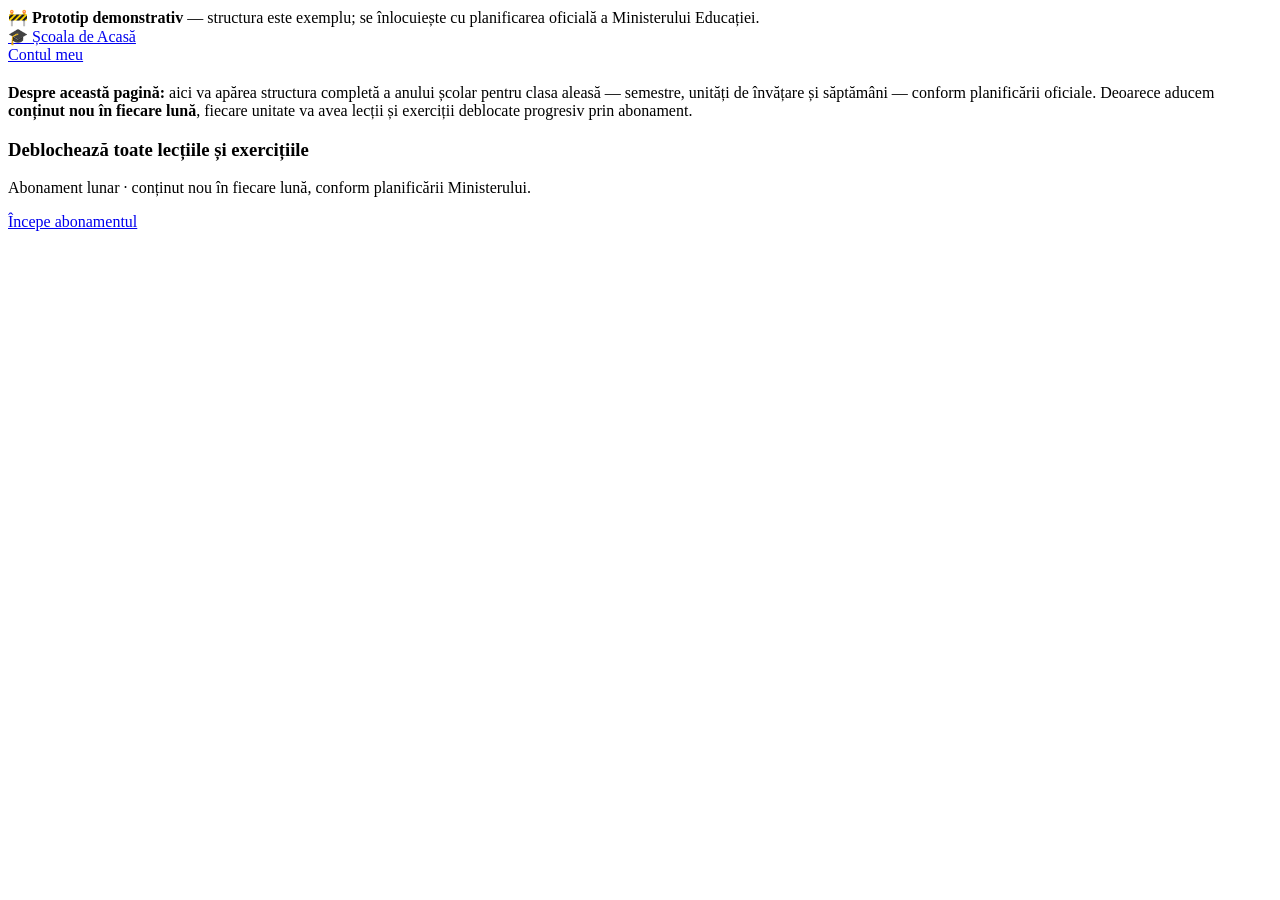
==== clasa.html @ e84806fa "Prototip demonstrativ: home (5 clase + animație hover), pagini de clasă și autentificare" ====
<!DOCTYPE html>
<html lang="ro">
<head>
  <meta charset="UTF-8" />
  <meta name="viewport" content="width=device-width, initial-scale=1.0" />
  <title>Clasa — structura anului școlar</title>
  <link rel="preconnect" href="https://fonts.googleapis.com" />
  <link rel="preconnect" href="https://fonts.gstatic.com" crossorigin />
  <link href="https://fonts.googleapis.com/css2?family=Nunito:wght@700;800;900&family=Inter:wght@400;500;600;700&display=swap" rel="stylesheet" />
  <link rel="stylesheet" href="css/style.css" />
</head>
<body>
  <div class="demo-ribbon">🚧 <b>Prototip demonstrativ</b> — structura este exemplu; se înlocuiește cu planificarea oficială a Ministerului Educației.</div>

  <div class="site-clasa">
    <header class="topbar">
      <a class="brand" href="index.html">
        <span class="mark">🎓</span>
        <span>Școala de Acasă</span>
      </a>
      <div class="actions">
        <a class="btn btn-ghost" href="autentificare.html">Contul meu</a>
      </div>
    </header>

    <section class="class-hero" id="class-hero">
      <div class="ch-emoji" id="ch-emoji"></div>
      <div>
        <h1 id="ch-title"></h1>
        <p id="ch-desc"></p>
      </div>
    </section>

    <main class="clasa-wrap">
      <div class="chips" id="chips"></div>

      <div class="note-demo">
        <b>Despre această pagină:</b> aici va apărea structura completă a anului școlar pentru clasa aleasă —
        semestre, unități de învățare și săptămâni — conform planificării oficiale. Deoarece aducem <b>conținut nou
        în fiecare lună</b>, fiecare unitate va avea lecții și exerciții deblocate progresiv prin abonament.
      </div>

      <div class="semestre" id="semestre"></div>

      <div class="subscribe-bar">
        <div>
          <h3>Deblochează toate lecțiile și exercițiile</h3>
          <p>Abonament lunar · conținut nou în fiecare lună, conform planificării Ministerului.</p>
        </div>
        <a class="btn btn-primary" href="autentificare.html">Începe abonamentul</a>
      </div>
    </main>
  </div>

  <script src="js/data.js"></script>
  <script src="js/clasa.js"></script>
</body>
</html>
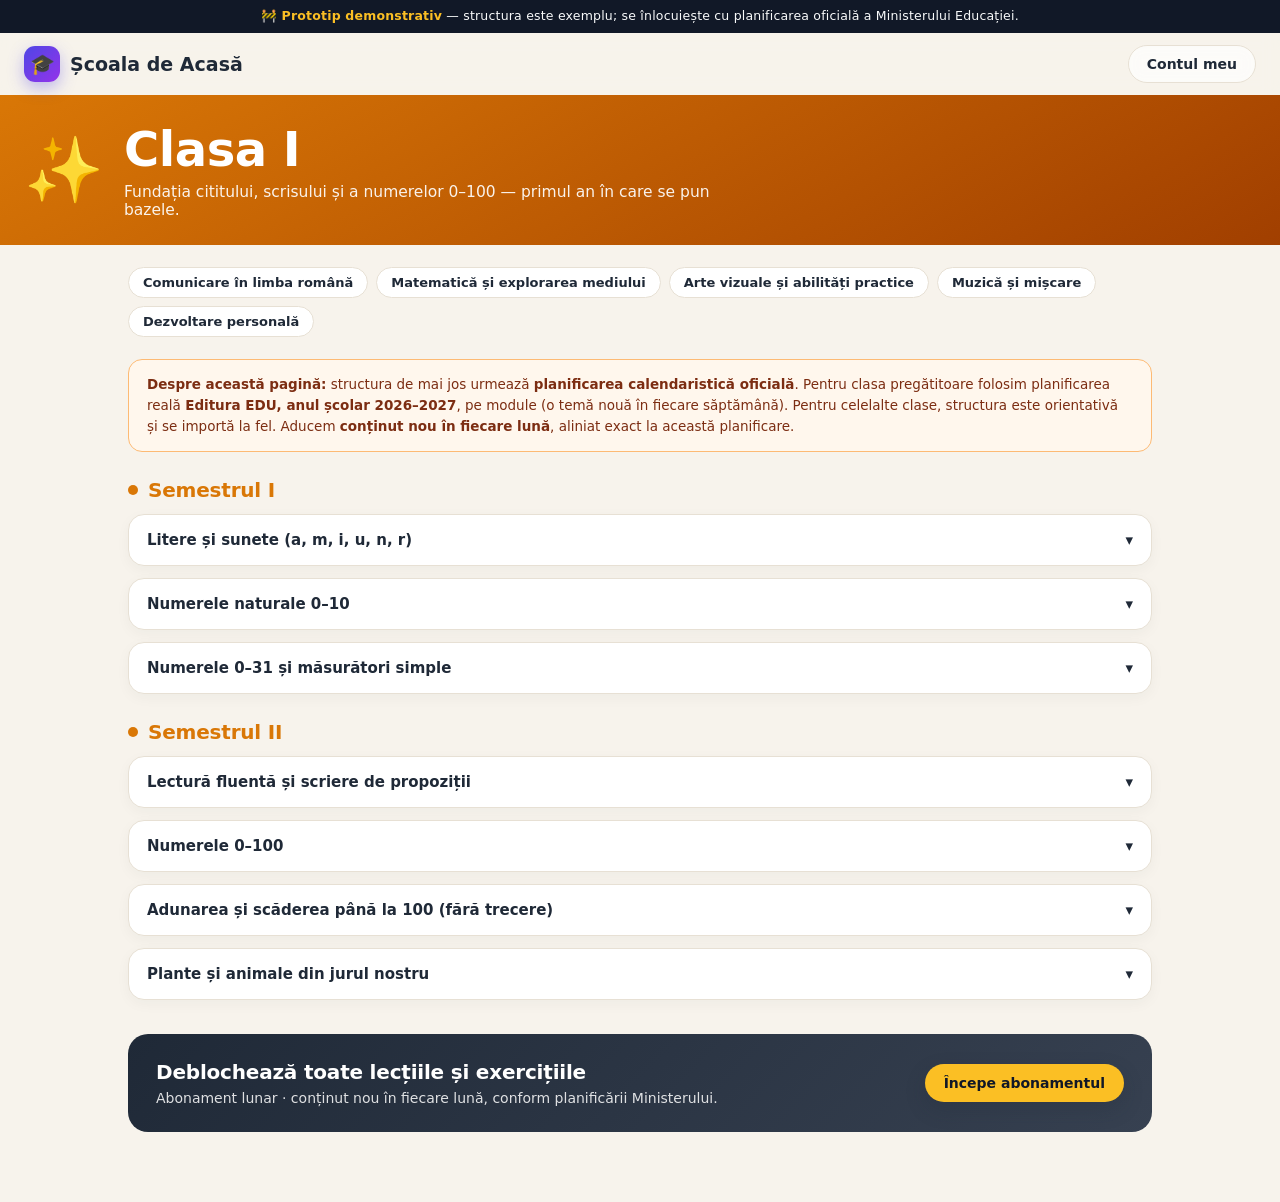
==== commit 5ce30858: "Actualizează nota pe pagina de clasă" ====
--- a/clasa.html
+++ b/clasa.html
@@ -35,9 +35,10 @@
       <div class="chips" id="chips"></div>
 
       <div class="note-demo">
-        <b>Despre această pagină:</b> aici va apărea structura completă a anului școlar pentru clasa aleasă —
-        semestre, unități de învățare și săptămâni — conform planificării oficiale. Deoarece aducem <b>conținut nou
-        în fiecare lună</b>, fiecare unitate va avea lecții și exerciții deblocate progresiv prin abonament.
+        <b>Despre această pagină:</b> structura de mai jos urmează <b>planificarea calendaristică oficială</b>.
+        Pentru clasa pregătitoare folosim planificarea reală <b>Editura EDU, anul școlar 2026–2027</b>, pe module
+        (o temă nouă în fiecare săptămână). Pentru celelalte clase, structura este orientativă și se importă la fel.
+        Aducem <b>conținut nou în fiecare lună</b>, aliniat exact la această planificare.
       </div>
 
       <div class="semestre" id="semestre"></div>
--- a/css/style.css
+++ b/css/style.css
@@ -0,0 +1,528 @@
+/* ============================================================
+   Școala de Acasă — stiluri globale (prototip demonstrativ)
+   ============================================================ */
+
+:root {
+  --paper: #f7f3ec;
+  --ink: #1f2937;
+  --muted: #6b7280;
+  --line: #e7e0d4;
+  --radius: 20px;
+  --ease: cubic-bezier(0.22, 1, 0.36, 1);
+  --font-title: 'Nunito', system-ui, sans-serif;
+  --font-body: 'Inter', system-ui, sans-serif;
+}
+
+* { box-sizing: border-box; }
+
+html, body {
+  margin: 0;
+  padding: 0;
+  height: 100%;
+}
+
+body {
+  font-family: var(--font-body);
+  background: var(--paper);
+  color: var(--ink);
+  -webkit-font-smoothing: antialiased;
+  text-rendering: optimizeLegibility;
+}
+
+a { color: inherit; text-decoration: none; }
+button { font-family: inherit; cursor: pointer; }
+
+h1, h2, h3, h4 {
+  font-family: var(--font-title);
+  font-weight: 800;
+  letter-spacing: -0.01em;
+  margin: 0;
+}
+
+/* Banda demo */
+.demo-ribbon {
+  position: relative;
+  z-index: 10;
+  background: #111827;
+  color: #f9fafb;
+  text-align: center;
+  font-size: 12.5px;
+  padding: 7px 14px;
+  letter-spacing: 0.2px;
+  line-height: 1.5;
+}
+.demo-ribbon b { color: #fbbf24; }
+
+/* Topbar */
+.topbar {
+  position: sticky;
+  top: 0;
+  z-index: 90;
+  display: flex;
+  align-items: center;
+  justify-content: space-between;
+  padding: 12px 24px;
+  pointer-events: none;
+  background: rgba(247, 243, 236, 0.9);
+  backdrop-filter: blur(8px);
+}
+.brand {
+  display: flex;
+  align-items: center;
+  gap: 10px;
+  font-family: var(--font-title);
+  font-weight: 800;
+  font-size: 19px;
+  pointer-events: auto;
+}
+.brand .mark {
+  width: 36px; height: 36px;
+  border-radius: 11px;
+  background: linear-gradient(135deg, #4f46e5, #9333ea);
+  display: grid; place-items: center;
+  font-size: 20px;
+  color: #fff;
+  box-shadow: 0 6px 16px rgba(79,70,229,0.35);
+}
+.topbar .actions {
+  pointer-events: auto;
+  display: flex;
+  gap: 10px;
+  align-items: center;
+}
+.btn {
+  display: inline-flex;
+  align-items: center;
+  gap: 8px;
+  border-radius: 999px;
+  padding: 10px 18px;
+  font-weight: 700;
+  font-size: 14px;
+  border: 1px solid transparent;
+  transition: transform .15s var(--ease), box-shadow .15s var(--ease), background .15s;
+}
+.btn:active { transform: translateY(1px) scale(.99); }
+.btn-primary {
+  background: #1f2937;
+  color: #fff;
+  box-shadow: 0 8px 20px rgba(31,41,55,0.22);
+}
+.btn-primary:hover { background: #111827; }
+.btn-ghost {
+  background: rgba(255,255,255,0.7);
+  color: var(--ink);
+  border-color: var(--line);
+  backdrop-filter: blur(8px);
+}
+.btn-ghost:hover { background: #fff; }
+
+/* ============================================================
+   HOME
+   ============================================================ */
+.site-home {
+  min-height: 100vh;
+  display: flex;
+  flex-direction: column;
+}
+.heading {
+  padding: 26px 24px 14px;
+  pointer-events: none;
+}
+.heading h1 { font-size: clamp(26px, 4vw, 44px); }
+.heading p { color: var(--muted); margin: 8px 0 0; font-size: 15.5px; }
+
+.cards {
+  position: relative;
+  flex: 1;
+  display: flex;
+  gap: 14px;
+  padding: 12px 20px 20px;
+  min-height: 0;
+}
+.card {
+  position: relative;
+  flex: 1 1 0;
+  min-width: 0;
+  border-radius: var(--radius);
+  overflow: hidden;
+  cursor: pointer;
+  display: flex;
+  flex-direction: column;
+  align-items: center;
+  justify-content: center;
+  gap: 10px;
+  color: #fff;
+  transition: transform .4s var(--ease), opacity .4s var(--ease), box-shadow .4s var(--ease);
+  box-shadow: 0 10px 30px rgba(31,41,55,0.10);
+  user-select: none;
+}
+.card .c-emoji { font-size: clamp(34px, 5vw, 58px); transition: transform .4s var(--ease); }
+.card .c-num {
+  font-family: var(--font-title);
+  font-weight: 800;
+  font-size: clamp(22px, 3.4vw, 40px);
+  line-height: 1;
+}
+.card .c-name {
+  font-size: clamp(12px, 1.4vw, 15px);
+  font-weight: 700;
+  opacity: 0.92;
+  letter-spacing: 0.3px;
+}
+.card:hover { transform: translateY(-6px); box-shadow: 0 18px 44px rgba(31,41,55,0.2); }
+.card:hover .c-emoji { transform: scale(1.12); }
+.card.dim { opacity: 0; transform: scale(0.96); }
+.card.picked { z-index: 40; }
+
+/* Fundal texturat subtil pe carduri */
+.card::after {
+  content: "";
+  position: absolute; inset: 0;
+  background: radial-gradient(circle at 30% 20%, rgba(255,255,255,0.28), transparent 55%);
+  pointer-events: none;
+}
+
+/* Stratul "expandat" (morph) */
+.stage {
+  position: fixed;
+  z-index: 60;
+  border-radius: var(--radius);
+  overflow: hidden;
+  color: #fff;
+  display: flex;
+  flex-direction: column;
+  align-items: center;
+  justify-content: center;
+  text-align: center;
+  gap: 14px;
+  padding: 32px;
+  opacity: 0;
+  pointer-events: none;
+  box-shadow: 0 30px 80px rgba(31,41,55,0.35);
+}
+.stage.on { opacity: 1; }
+.stage .s-emoji { font-size: clamp(60px, 10vw, 120px); animation: float 3s ease-in-out infinite; }
+.stage .s-num {
+  font-family: var(--font-title);
+  font-weight: 800;
+  font-size: clamp(30px, 6vw, 76px);
+  line-height: 1;
+}
+.stage .s-desc {
+  max-width: 520px;
+  font-size: clamp(14px, 1.6vw, 18px);
+  opacity: 0.92;
+  margin: 0;
+}
+.stage .s-cta {
+  margin-top: 8px;
+  background: #fff;
+  color: #111827;
+  font-weight: 800;
+  font-size: 15px;
+  padding: 13px 26px;
+  border-radius: 999px;
+  border: none;
+  box-shadow: 0 10px 26px rgba(0,0,0,0.18);
+  transition: transform .15s var(--ease);
+}
+.stage .s-cta:active { transform: scale(0.97); }
+
+@keyframes float {
+  0%, 100% { transform: translateY(0); }
+  50% { transform: translateY(-10px); }
+}
+
+.footnote {
+  text-align: center;
+  color: var(--muted);
+  font-size: 13px;
+  padding: 6px 20px 22px;
+  pointer-events: none;
+}
+
+/* ============================================================
+   PAGINA DE CLASA
+   ============================================================ */
+.site-clasa { min-height: 100vh; display: flex; flex-direction: column; }
+
+.class-hero {
+  padding: 26px 24px 26px;
+  display: flex;
+  align-items: center;
+  gap: 20px;
+  color: #fff;
+}
+.class-hero .ch-emoji { font-size: 64px; line-height: 1; }
+.class-hero h1 { font-size: clamp(26px, 4.4vw, 48px); }
+.class-hero p { margin: 6px 0 0; opacity: 0.92; font-size: 15.5px; max-width: 640px; }
+
+.clasa-wrap { padding: 14px 28px 70px; max-width: 1080px; width: 100%; margin: 0 auto; }
+
+.chips { display: flex; flex-wrap: wrap; gap: 8px; margin: 8px 0 22px; }
+.chip {
+  background: #fff;
+  border: 1px solid var(--line);
+  border-radius: 999px;
+  padding: 7px 14px;
+  font-size: 13px;
+  font-weight: 600;
+  color: var(--ink);
+}
+
+.semestre h2 {
+  font-size: 20px;
+  margin: 26px 0 12px;
+  display: flex;
+  align-items: center;
+  gap: 10px;
+}
+.semestre h2 .dot {
+  width: 10px; height: 10px; border-radius: 50%;
+  background: currentColor;
+}
+
+.unitcard {
+  background: #fff;
+  border: 1px solid var(--line);
+  border-radius: 16px;
+  margin-bottom: 12px;
+  overflow: hidden;
+  box-shadow: 0 4px 14px rgba(31,41,55,0.04);
+}
+.unitcard summary {
+  list-style: none;
+  cursor: pointer;
+  padding: 16px 18px;
+  display: flex;
+  align-items: center;
+  gap: 14px;
+  font-weight: 700;
+  font-size: 15px;
+}
+.unitcard summary::-webkit-details-marker { display: none; }
+.unitcard summary .chev { margin-left: auto; transition: transform .3s var(--ease); }
+.unitcard[open] summary .chev { transform: rotate(180deg); }
+.unitcard .uc-body { padding: 0 18px 18px; color: var(--muted); font-size: 14px; line-height: 1.6; }
+.unitcard .uc-body .tag {
+  display: inline-block;
+  font-size: 12px;
+  font-weight: 700;
+  padding: 3px 9px;
+  border-radius: 7px;
+  margin-bottom: 6px;
+}
+.unitcard .weeks { font-size: 12.5px; color: var(--muted); margin-top: 8px; }
+
+.note-demo {
+  background: #fff7ed;
+  border: 1px solid #fdba74;
+  color: #7c2d12;
+  border-radius: 14px;
+  padding: 14px 18px;
+  font-size: 13.5px;
+  line-height: 1.55;
+  margin: 8px 0 24px;
+}
+
+.subscribe-bar {
+  margin-top: 34px;
+  background: linear-gradient(135deg, #1f2937, #374151);
+  color: #fff;
+  border-radius: var(--radius);
+  padding: 26px 28px;
+  display: flex;
+  align-items: center;
+  gap: 20px;
+  flex-wrap: wrap;
+}
+.subscribe-bar h3 { font-size: 20px; }
+.subscribe-bar p { margin: 6px 0 0; opacity: 0.85; font-size: 14px; }
+.subscribe-bar .btn-primary { background: #fbbf24; color: #111827; margin-left: auto; }
+.subscribe-bar .btn-primary:hover { background: #f59e0b; }
+
+.orc-label {
+  margin: 2px 0 20px; color: var(--muted); font-size: 13px; line-height: 1.5;
+}
+.orar { margin: 28px 0 4px; }
+.orar h2 {
+  font-size: 20px; margin: 0 0 12px; display: flex; align-items: center; gap: 10px;
+}
+.orar-grid {
+  display: grid; grid-template-columns: repeat(auto-fill, minmax(160px, 1fr)); gap: 10px;
+}
+.orar-item {
+  background: #fff; border: 1px solid var(--line); border-radius: 12px;
+  padding: 12px 14px; display: flex; align-items: center; justify-content: space-between; gap: 10px;
+}
+.orar-item .od { font-size: 13.5px; font-weight: 600; }
+.orar-item b { font-size: 19px; font-family: var(--font-title); font-weight: 800; }
+.orar-item.total { background: #111827; color: #fff; border-color: #111827; }
+
+.mod-weeks { color: var(--muted); font-size: 13px; margin: -6px 0 14px; }
+.theme {
+  background: #fff; border: 1px solid var(--line);
+  border-left: 4px solid #4f46e5;
+  border-radius: 12px; padding: 12px 16px; margin-bottom: 10px;
+  box-shadow: 0 4px 12px rgba(31,41,55,0.04);
+}
+.theme .theme-title { font-weight: 700; font-size: 15px; }
+.theme .theme-meta { color: var(--muted); font-size: 12.5px; margin-top: 4px; }
+
+/* ============================================================
+   AUTENTIFICARE
+   ============================================================ */
+.site-auth {
+  min-height: 100vh;
+  display: grid;
+  grid-template-columns: 1fr 1fr;
+}
+.auth-side {
+  background: linear-gradient(150deg, #4f46e5, #9333ea 60%, #a855f7);
+  color: #fff;
+  padding: 56px 48px;
+  display: flex;
+  flex-direction: column;
+  justify-content: center;
+  gap: 20px;
+}
+.auth-side .big-emoji { font-size: 72px; line-height: 1; }
+.auth-side h1 { font-size: clamp(28px, 4vw, 46px); }
+.auth-side p { font-size: 16px; opacity: 0.92; line-height: 1.6; margin: 0; max-width: 440px; }
+.auth-side ul { list-style: none; margin: 8px 0 0; padding: 0; display: grid; gap: 12px; font-size: 15px; }
+.auth-side li { display: flex; gap: 10px; align-items: center; }
+
+.auth-main {
+  display: flex;
+  align-items: center;
+  justify-content: center;
+  padding: 48px 32px;
+}
+.auth-card { width: 100%; max-width: 420px; }
+
+.tabs {
+  display: flex;
+  background: #e9e3d8;
+  border-radius: 999px;
+  padding: 5px;
+  margin-bottom: 24px;
+}
+.tabs button {
+  flex: 1;
+  border: none;
+  background: transparent;
+  padding: 11px;
+  border-radius: 999px;
+  font-weight: 700;
+  font-size: 14.5px;
+  color: var(--muted);
+  transition: background .2s, color .2s;
+}
+.tabs button.active { background: #fff; color: var(--ink); box-shadow: 0 3px 10px rgba(31,41,55,0.08); }
+
+.field { margin-bottom: 16px; }
+.field label { display: block; font-size: 13px; font-weight: 700; margin-bottom: 6px; color: #374151; }
+.field input {
+  width: 100%;
+  padding: 13px 14px;
+  border: 1.5px solid var(--line);
+  border-radius: 12px;
+  font-size: 15px;
+  font-family: var(--font-body);
+  background: #fff;
+  transition: border-color .15s, box-shadow .15s;
+}
+.field input:focus {
+  outline: none;
+  border-color: #4f46e5;
+  box-shadow: 0 0 0 4px rgba(79,70,229,0.12);
+}
+.field .hint { font-size: 12px; color: var(--muted); margin-top: 5px; }
+.password-wrap { position: relative; }
+.password-wrap input { padding-right: 46px; }
+.password-wrap .toggle {
+  position: absolute;
+  top: 50%;
+  transform: translateY(-50%);
+  right: 8px;
+  border: none; background: transparent;
+  font-size: 14px; color: var(--muted);
+  padding: 6px;
+}
+.strength { display: flex; gap: 5px; margin-top: 7px; }
+.strength span { flex: 1; height: 5px; border-radius: 99px; background: var(--line); }
+.strength[data-level="1"] span:nth-child(-n+1) { background: #ef4444; }
+.strength[data-level="2"] span:nth-child(-n+2) { background: #f59e0b; }
+.strength[data-level="3"] span:nth-child(-n+3) { background: #eab308; }
+.strength[data-level="4"] span:nth-child(-n+4) { background: #22c55e; }
+
+.check { display: flex; gap: 9px; align-items: flex-start; font-size: 13px; color: var(--muted); margin: 6px 0 18px; }
+.check input { margin-top: 2px; }
+
+.divider {
+  display: flex; align-items: center; gap: 12px;
+  color: var(--muted); font-size: 12.5px; margin: 20px 0;
+}
+.divider::before, .divider::after { content: ""; flex: 1; height: 1px; background: var(--line); }
+
+.btn-google {
+  width: 100%;
+  background: #fff;
+  border: 1.5px solid var(--line);
+  border-radius: 12px;
+  padding: 12px;
+  font-weight: 700;
+  font-size: 14.5px;
+  display: flex; align-items: center; justify-content: center; gap: 10px;
+  color: var(--ink);
+}
+.btn-google:hover { background: #fafafa; }
+.btn-block { width: 100%; justify-content: center; padding: 13px; font-size: 15px; }
+
+.form-msg {
+  border-radius: 12px;
+  padding: 12px 14px;
+  font-size: 13.5px;
+  margin-bottom: 16px;
+  display: none;
+  line-height: 1.5;
+}
+.form-msg.show { display: block; }
+.form-msg.err { background: #fef2f2; border: 1px solid #fecaca; color: #991b1b; }
+.form-msg.ok { background: #f0fdf4; border: 1px solid #bbf7d0; color: #166534; }
+
+.switch { text-align: center; font-size: 13.5px; color: var(--muted); margin-top: 18px; }
+.switch a { color: #4f46e5; font-weight: 700; }
+.auth-note {
+  margin-top: 22px;
+  font-size: 12px; color: var(--muted);
+  background: #f1ede4; border: 1px dashed var(--line);
+  border-radius: 12px; padding: 12px 14px; line-height: 1.55;
+}
+
+.back-link { margin-bottom: 18px; display: inline-block; font-size: 13.5px; font-weight: 700; color: var(--muted); }
+.back-link:hover { color: var(--ink); }
+
+/* ============================================================
+   Responsive
+   ============================================================ */
+@media (max-width: 820px) {
+  .stage { display: none; }
+  .cards { flex-direction: column; gap: 12px; padding: 10px 14px 16px; }
+  .card { min-height: 82px; flex: none; gap: 6px; }
+  .card .c-num { font-size: 22px; }
+  .card .c-emoji { font-size: 32px; }
+  .site-auth { grid-template-columns: 1fr; }
+  .auth-side { display: none; }
+  .auth-main { padding: 24px 18px; }
+  .class-hero { flex-direction: column; align-items: flex-start; padding: 22px 18px; }
+  .clasa-wrap { padding: 10px 18px 70px; }
+  .heading { padding: 20px 18px 12px; }
+  .heading h1 { font-size: 24px; }
+  .heading p { font-size: 14px; }
+  .topbar { padding: 10px 14px; }
+  .brand { font-size: 16px; }
+  .btn { padding: 9px 14px; font-size: 13px; }
+  .subscribe-bar { padding: 20px; }
+  .orar-grid { grid-template-columns: repeat(auto-fill, minmax(140px, 1fr)); }
+}
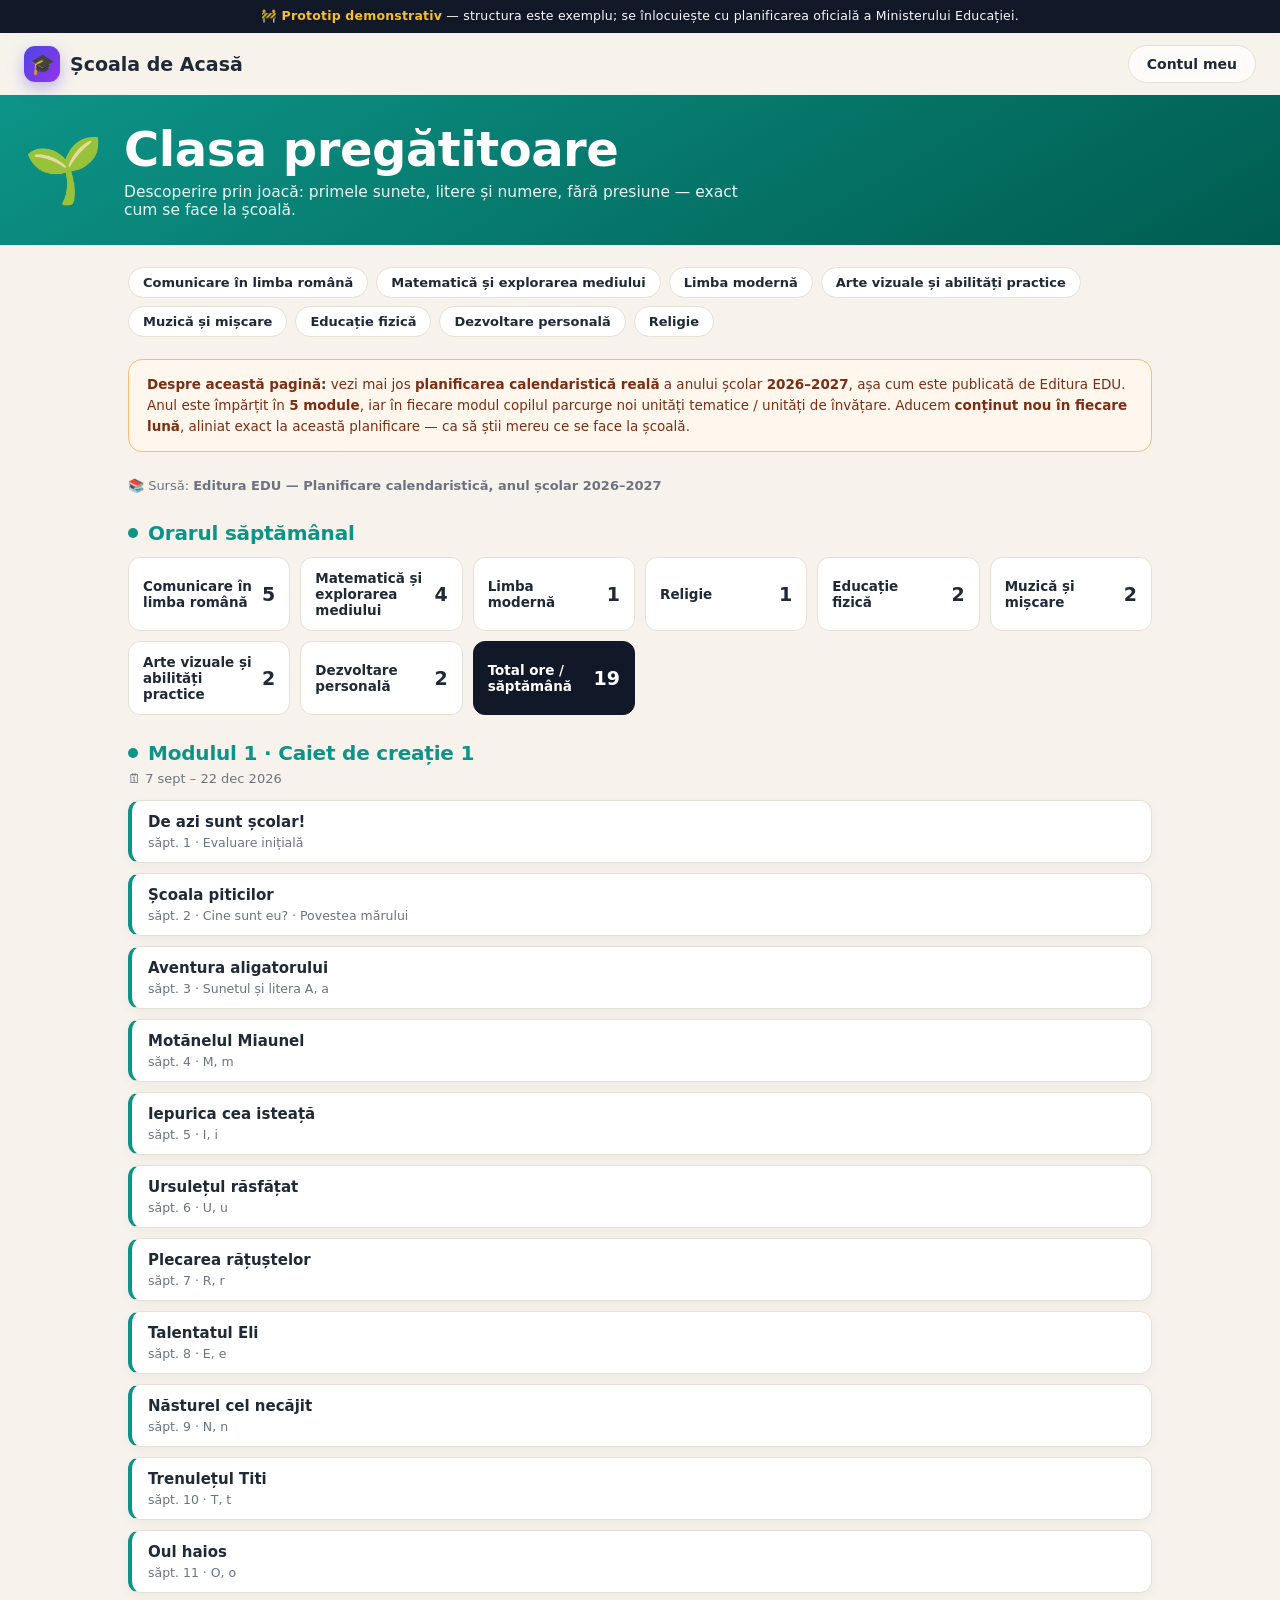
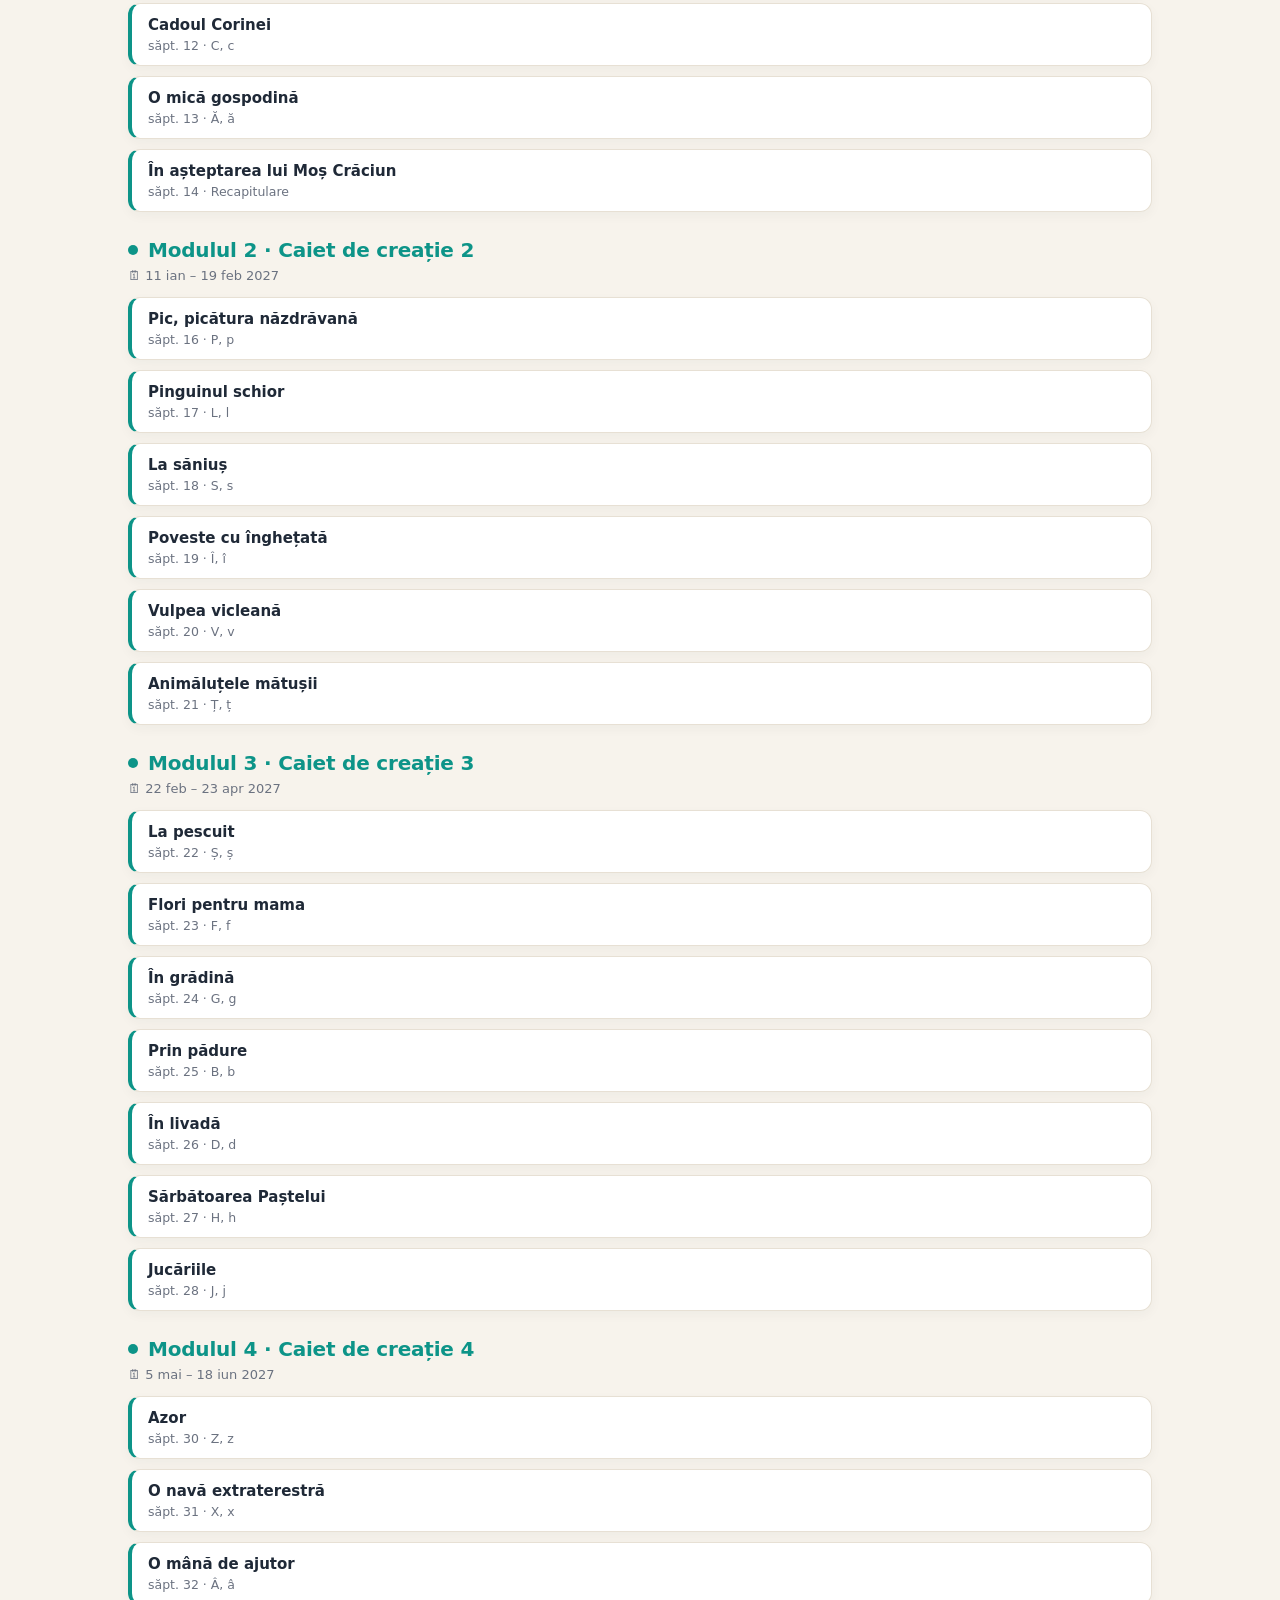
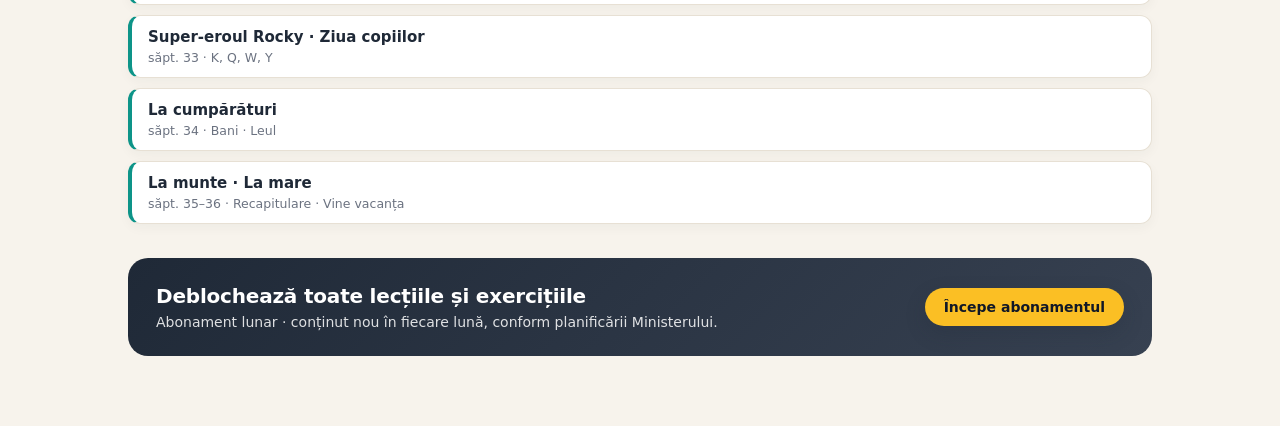
==== commit 5b63f19e: "Update clasa.js (randare module + tag disciplina) si clasa.html (text planificare reala)" ====
--- a/clasa.html
+++ b/clasa.html
@@ -35,10 +35,10 @@
       <div class="chips" id="chips"></div>
 
       <div class="note-demo">
-        <b>Despre această pagină:</b> structura de mai jos urmează <b>planificarea calendaristică oficială</b>.
-        Pentru clasa pregătitoare folosim planificarea reală <b>Editura EDU, anul școlar 2026–2027</b>, pe module
-        (o temă nouă în fiecare săptămână). Pentru celelalte clase, structura este orientativă și se importă la fel.
-        Aducem <b>conținut nou în fiecare lună</b>, aliniat exact la această planificare.
+        <b>Despre această pagină:</b> vezi mai jos <b>planificarea calendaristică reală</b> a anului școlar
+        <b>2026–2027</b>, așa cum este publicată de Editura EDU. Anul este împărțit în <b>5 module</b>, iar în
+        fiecare modul copilul parcurge noi unități tematice / unități de învățare. Aducem <b>conținut nou în
+        fiecare lună</b>, aliniat exact la această planificare — ca să știi mereu ce se face la școală.
       </div>
 
       <div class="semestre" id="semestre"></div>
--- a/css/style.css
+++ b/css/style.css
@@ -442,9 +442,8 @@
 .password-wrap input { padding-right: 46px; }
 .password-wrap .toggle {
   position: absolute;
-  top: 50%;
+  right: 8px; top: 50%;
   transform: translateY(-50%);
-  right: 8px;
   border: none; background: transparent;
   font-size: 14px; color: var(--muted);
   padding: 6px;
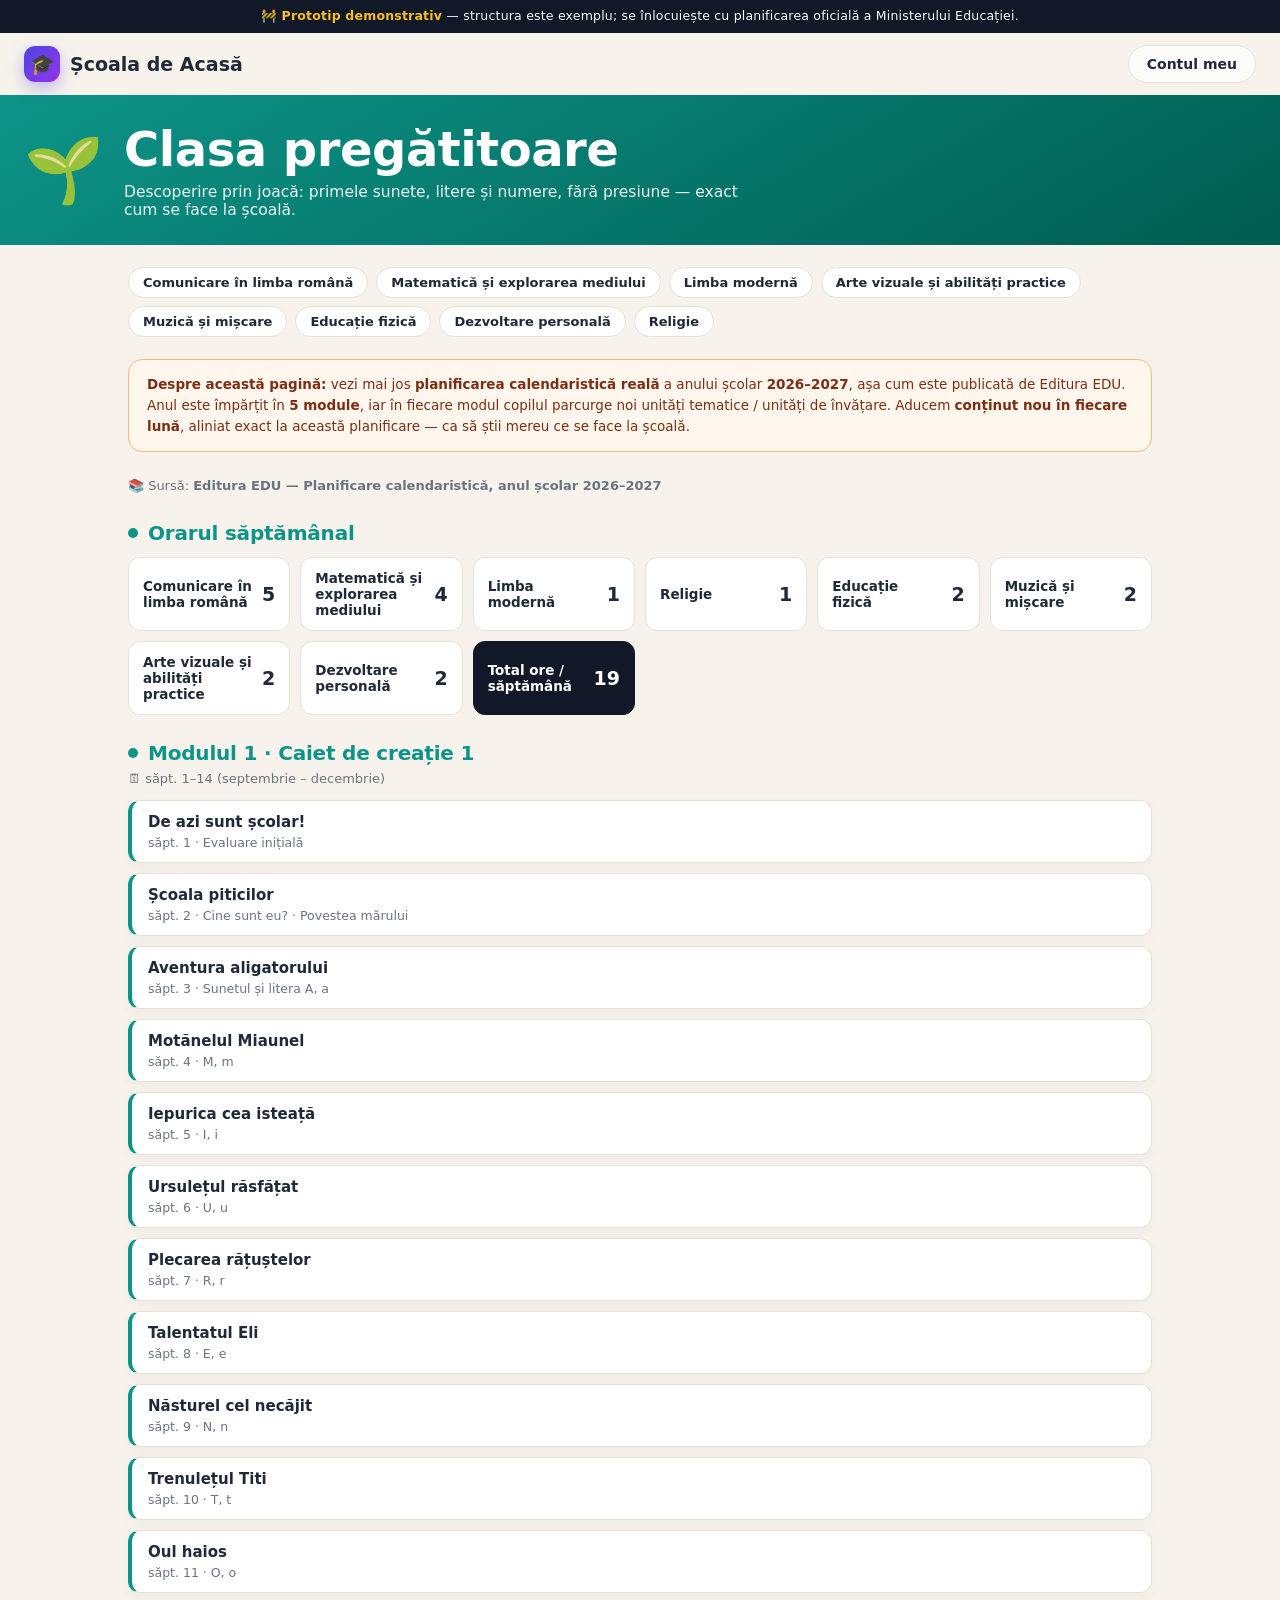
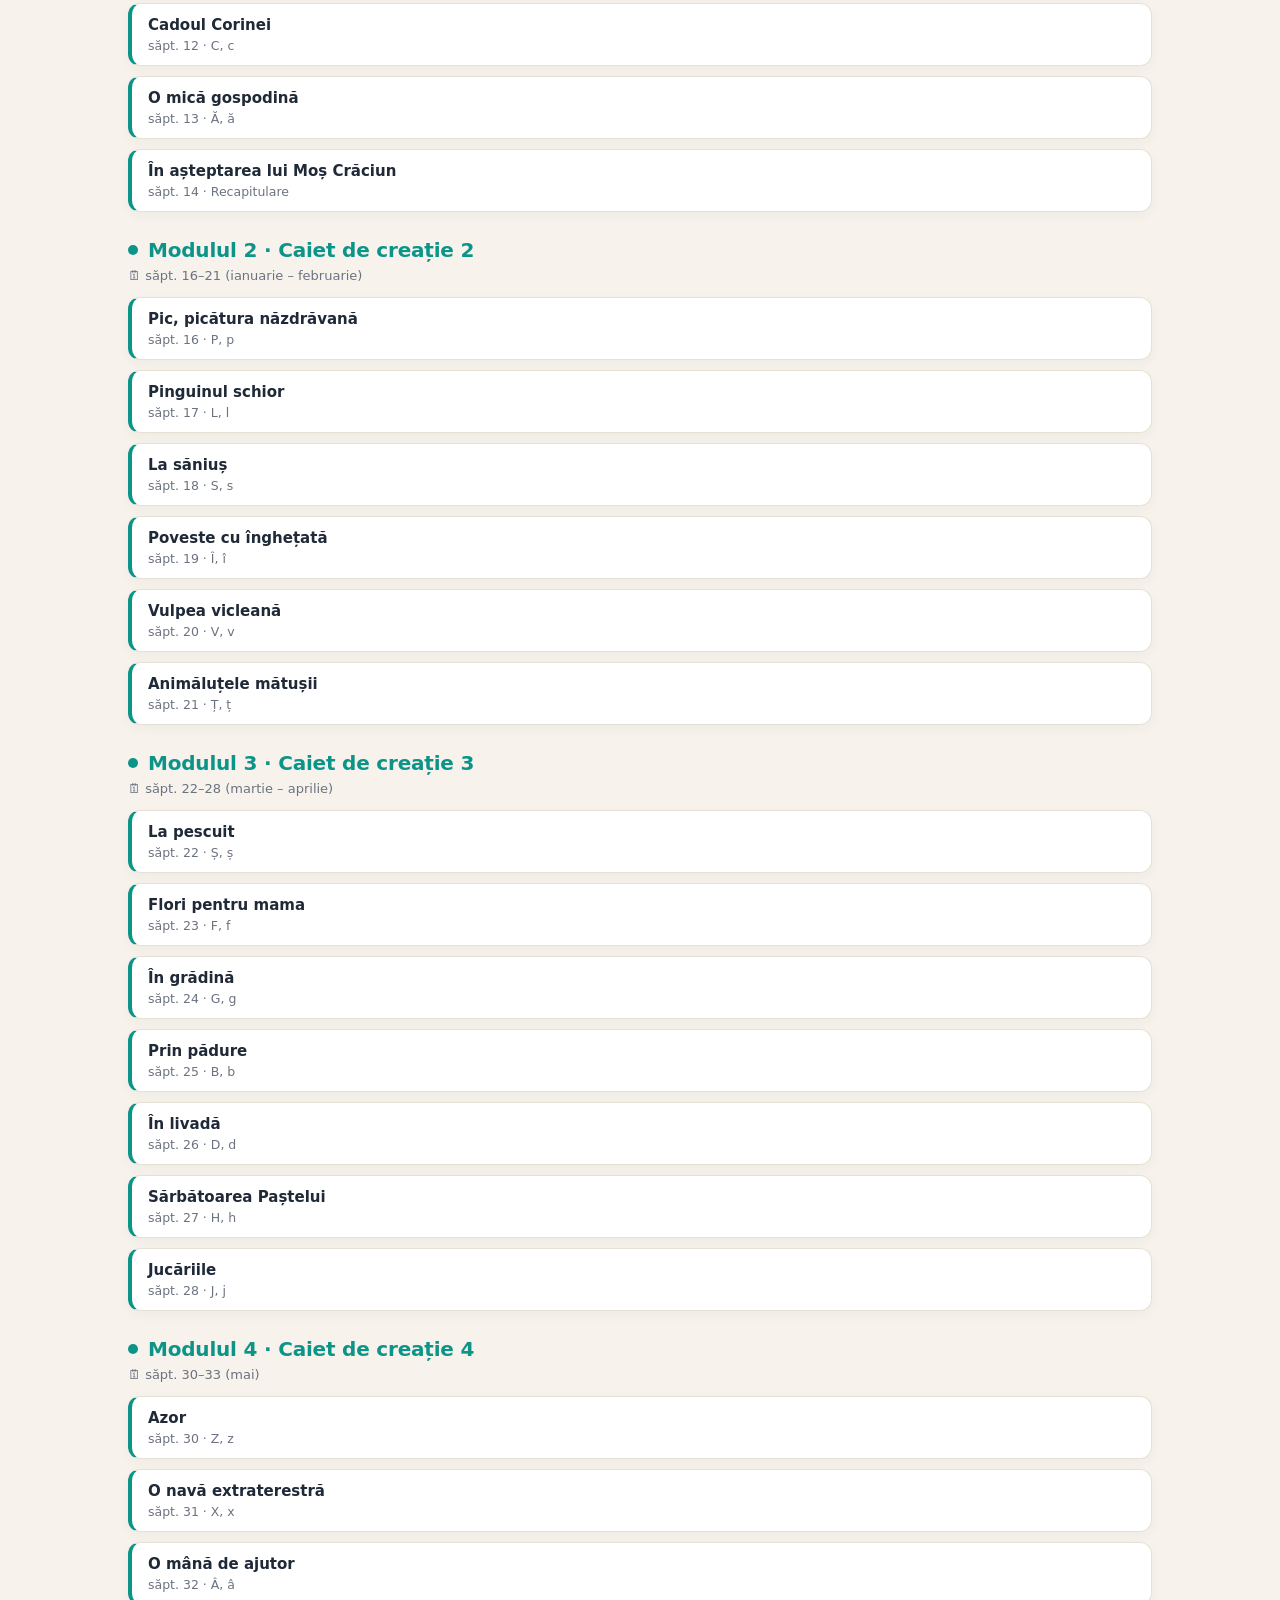
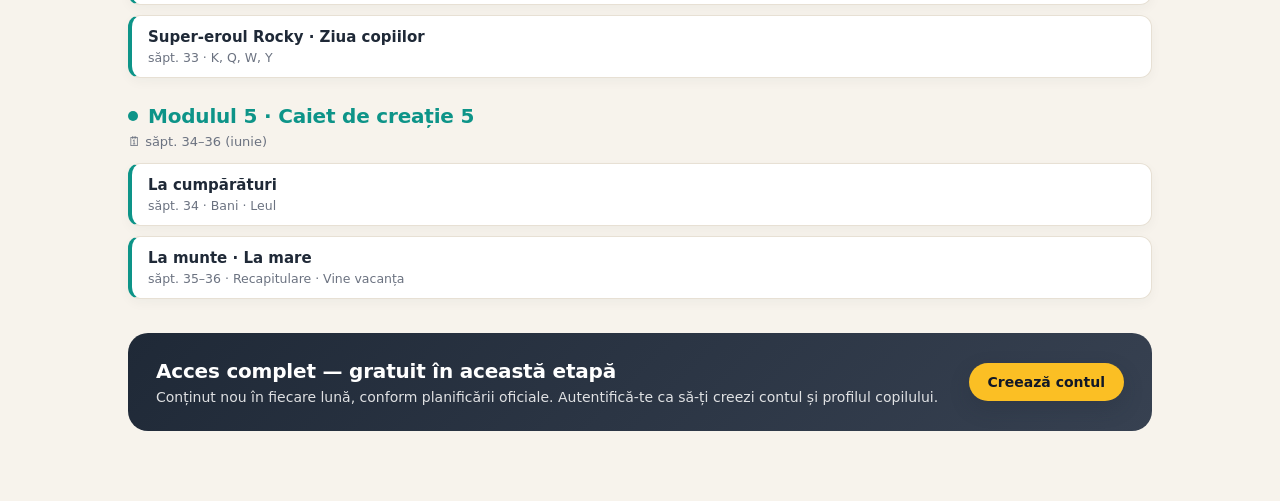
==== commit a42f668d: "Cont + profil copil + mascotă ou (acces complet, fără paywall)" ====
--- a/clasa.html
+++ b/clasa.html
@@ -45,10 +45,10 @@
 
       <div class="subscribe-bar">
         <div>
-          <h3>Deblochează toate lecțiile și exercițiile</h3>
-          <p>Abonament lunar · conținut nou în fiecare lună, conform planificării Ministerului.</p>
+          <h3>Acces complet — gratuit în această etapă</h3>
+          <p>Conținut nou în fiecare lună, conform planificării oficiale. Autentifică-te ca să-ți creezi contul și profilul copilului.</p>
         </div>
-        <a class="btn btn-primary" href="autentificare.html">Începe abonamentul</a>
+        <a class="btn btn-primary" href="autentificare.html">Creează contul</a>
       </div>
     </main>
   </div>
--- a/css/style.css
+++ b/css/style.css
@@ -366,7 +366,17 @@
   border-radius: 12px; padding: 12px 16px; margin-bottom: 10px;
   box-shadow: 0 4px 12px rgba(31,41,55,0.04);
 }
+.theme .theme-head { display: flex; align-items: center; gap: 10px; flex-wrap: wrap; }
 .theme .theme-title { font-weight: 700; font-size: 15px; }
+.theme .theme-tag {
+  display: inline-block;
+  font-size: 11px;
+  font-weight: 800;
+  letter-spacing: 0.3px;
+  padding: 3px 8px;
+  border-radius: 7px;
+  text-transform: uppercase;
+}
 .theme .theme-meta { color: var(--muted); font-size: 12.5px; margin-top: 4px; }
 
 /* ============================================================
@@ -525,3 +535,79 @@
   .subscribe-bar { padding: 20px; }
   .orar-grid { grid-template-columns: repeat(auto-fill, minmax(140px, 1fr)); }
 }
+
+/* ============================================================
+   CONT / DASHBOARD (profil copil + mascotă ou)
+   ============================================================ */
+.site-cont { min-height: 100vh; display: flex; flex-direction: column; }
+.cont-wrap { max-width: 860px; width: 100%; margin: 0 auto; padding: 20px 24px 80px; }
+
+.cont-head { padding: 18px 24px 6px; }
+.cont-head h1 { font-size: clamp(24px, 4vw, 40px); }
+.cont-head p { color: var(--muted); margin: 6px 0 0; font-size: 15px; }
+
+.step-card {
+  background: #fff; border: 1px solid var(--line); border-radius: var(--radius);
+  padding: 26px 28px; margin-top: 18px; box-shadow: 0 8px 24px rgba(31,41,55,0.06);
+}
+.step-card h2 { font-size: 21px; margin-bottom: 6px; }
+.step-card .sub { color: var(--muted); font-size: 14px; margin: 0 0 20px; }
+
+.field-label { display: block; font-size: 13px; font-weight: 700; margin: 0 0 8px; color: #374151; }
+.field select {
+  width: 100%; padding: 13px 14px;
+  border: 1.5px solid var(--line); border-radius: 12px;
+  font-size: 15px; font-family: var(--font-body); background: #fff; color: var(--ink);
+}
+.field select:focus { outline: none; border-color: #4f46e5; box-shadow: 0 0 0 4px rgba(79,70,229,0.12); }
+
+.sex-picker { display: grid; grid-template-columns: 1fr 1fr; gap: 12px; margin: 6px 0 18px; }
+.sex-option {
+  border: 2px solid var(--line); border-radius: 16px;
+  padding: 16px; display: flex; align-items: center; gap: 14px; cursor: pointer;
+  transition: border-color .15s, box-shadow .15s, background .15s;
+}
+.sex-option input { position: absolute; opacity: 0; pointer-events: none; }
+.sex-option .sex-emoji { font-size: 34px; }
+.sex-option .sex-label { display: block; font-weight: 800; font-size: 15px; }
+.sex-option .sex-hint { display: block; font-size: 12.5px; color: var(--muted); margin-top: 2px; }
+.sex-option.boy { --sel: #3b82f6; }
+.sex-option.girl { --sel: #ec4899; }
+.sex-option:has(input:checked) { border-color: var(--sel); background: #f8fafc; box-shadow: 0 6px 16px rgba(31,41,55,0.10); }
+
+.row { display: grid; grid-template-columns: 1fr 1fr; gap: 14px; }
+
+.dashboard { text-align: center; }
+.child-card {
+  display: inline-flex; align-items: center; gap: 30px; flex-wrap: wrap; justify-content: center;
+  background: #fff; border: 1px solid var(--line); border-radius: var(--radius);
+  padding: 28px 34px; margin: 18px 0 22px; box-shadow: 0 8px 24px rgba(31,41,55,0.06);
+  text-align: left;
+}
+.egg-stage { position: relative; width: 180px; height: 230px; display: grid; place-items: center; }
+.egg-svg { width: 160px; height: auto; filter: drop-shadow(0 12px 20px rgba(31,41,55,0.16)); }
+.egg-acc { position: absolute; font-size: 30px; animation: bob 2.6s ease-in-out infinite; }
+.egg-acc.a1 { top: 10px; left: 0; }
+.egg-acc.a2 { bottom: 6px; right: 2px; animation-delay: .6s; }
+.egg-acc.a3 { bottom: 16px; left: -2px; animation-delay: 1.2s; }
+@keyframes bob { 0%, 100% { transform: translateY(0); } 50% { transform: translateY(-9px); } }
+
+.child-meta h3 { font-size: 22px; }
+.child-meta .meta { color: var(--muted); font-size: 14.5px; line-height: 1.7; margin-top: 6px; }
+
+.points-box {
+  display: inline-flex; align-items: center; gap: 10px;
+  background: linear-gradient(135deg, #fbbf24, #f59e0b); color: #7c2d12;
+  font-family: var(--font-title); font-weight: 800; font-size: 16px;
+  border-radius: 999px; padding: 10px 20px;
+}
+.egg-progress { color: var(--muted); font-size: 13.5px; max-width: 460px; margin: 14px auto 22px; line-height: 1.6; }
+.cta-row { display: flex; gap: 12px; justify-content: center; flex-wrap: wrap; }
+
+@media (max-width: 560px) {
+  .row { grid-template-columns: 1fr; }
+  .sex-picker { grid-template-columns: 1fr; }
+  .cont-wrap { padding: 14px 16px 60px; }
+  .child-card { flex-direction: column; text-align: center; padding: 20px; }
+  .child-meta { text-align: center; }
+}
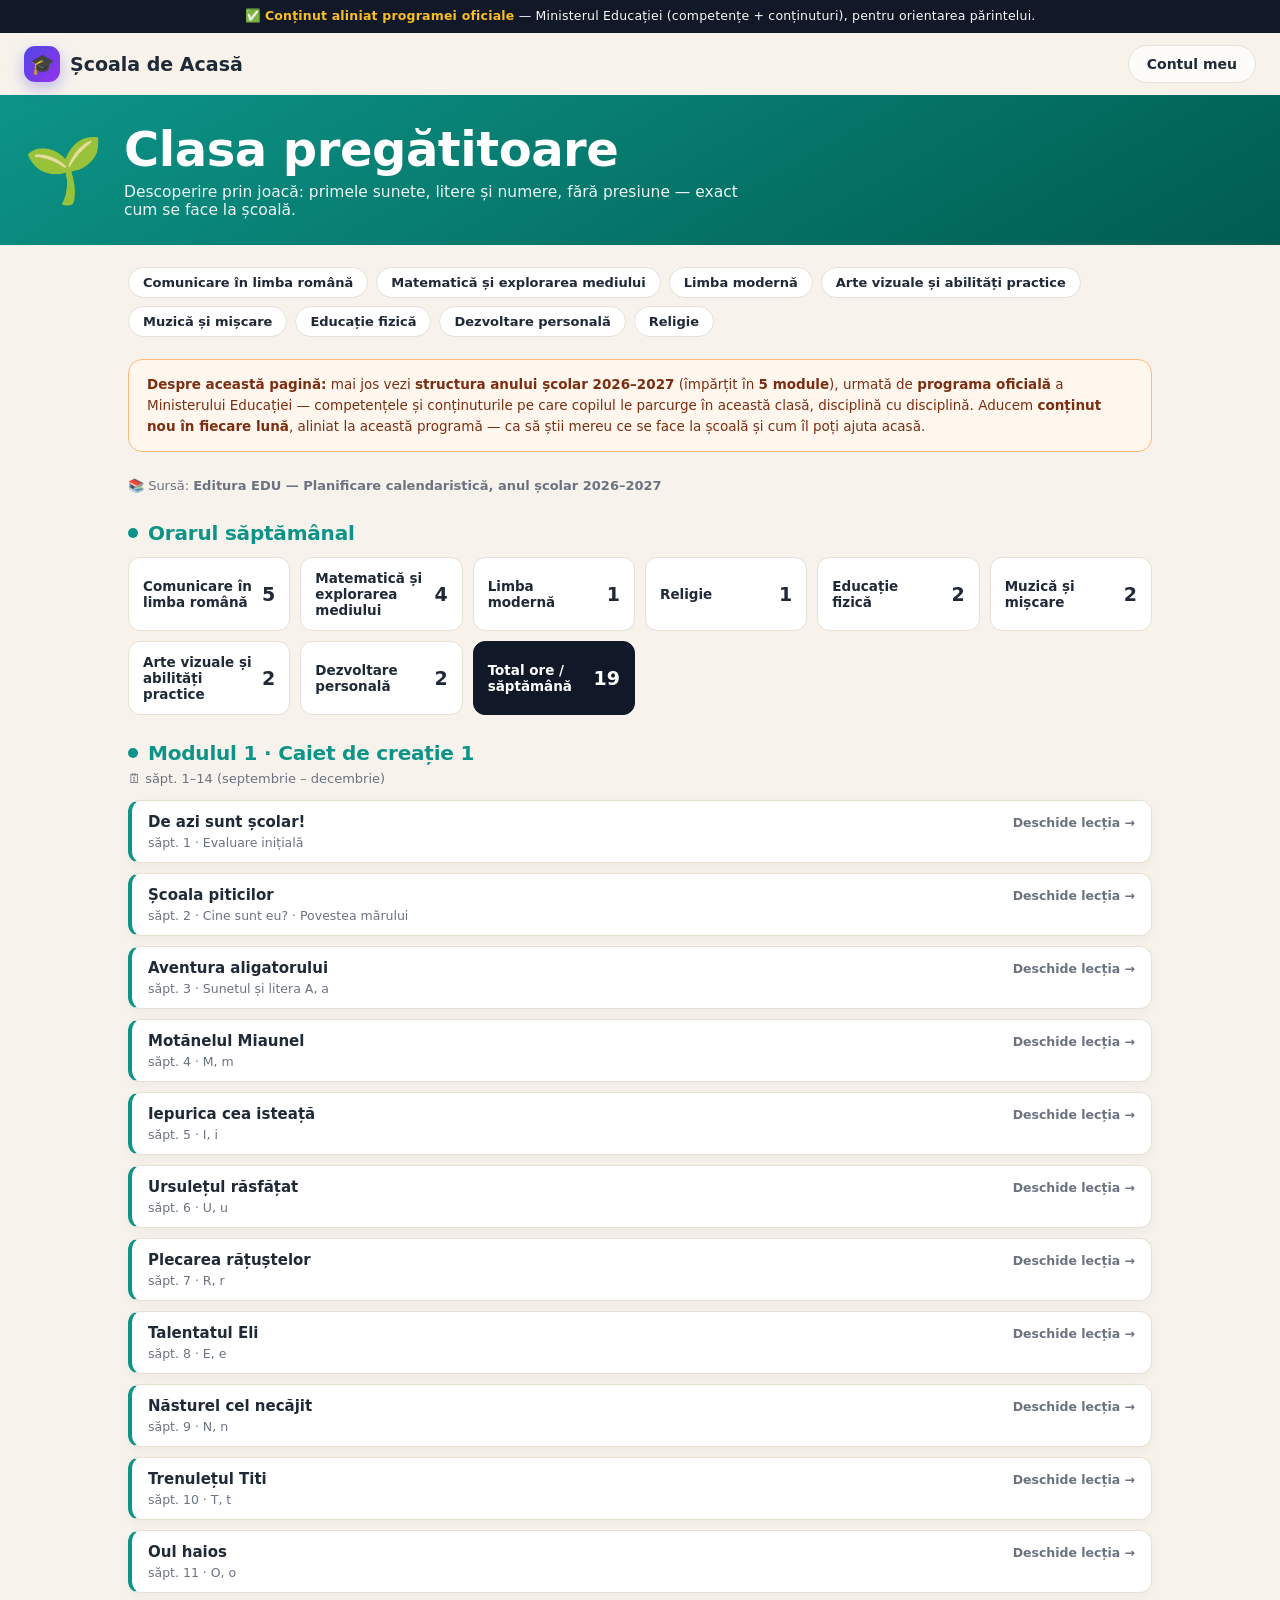
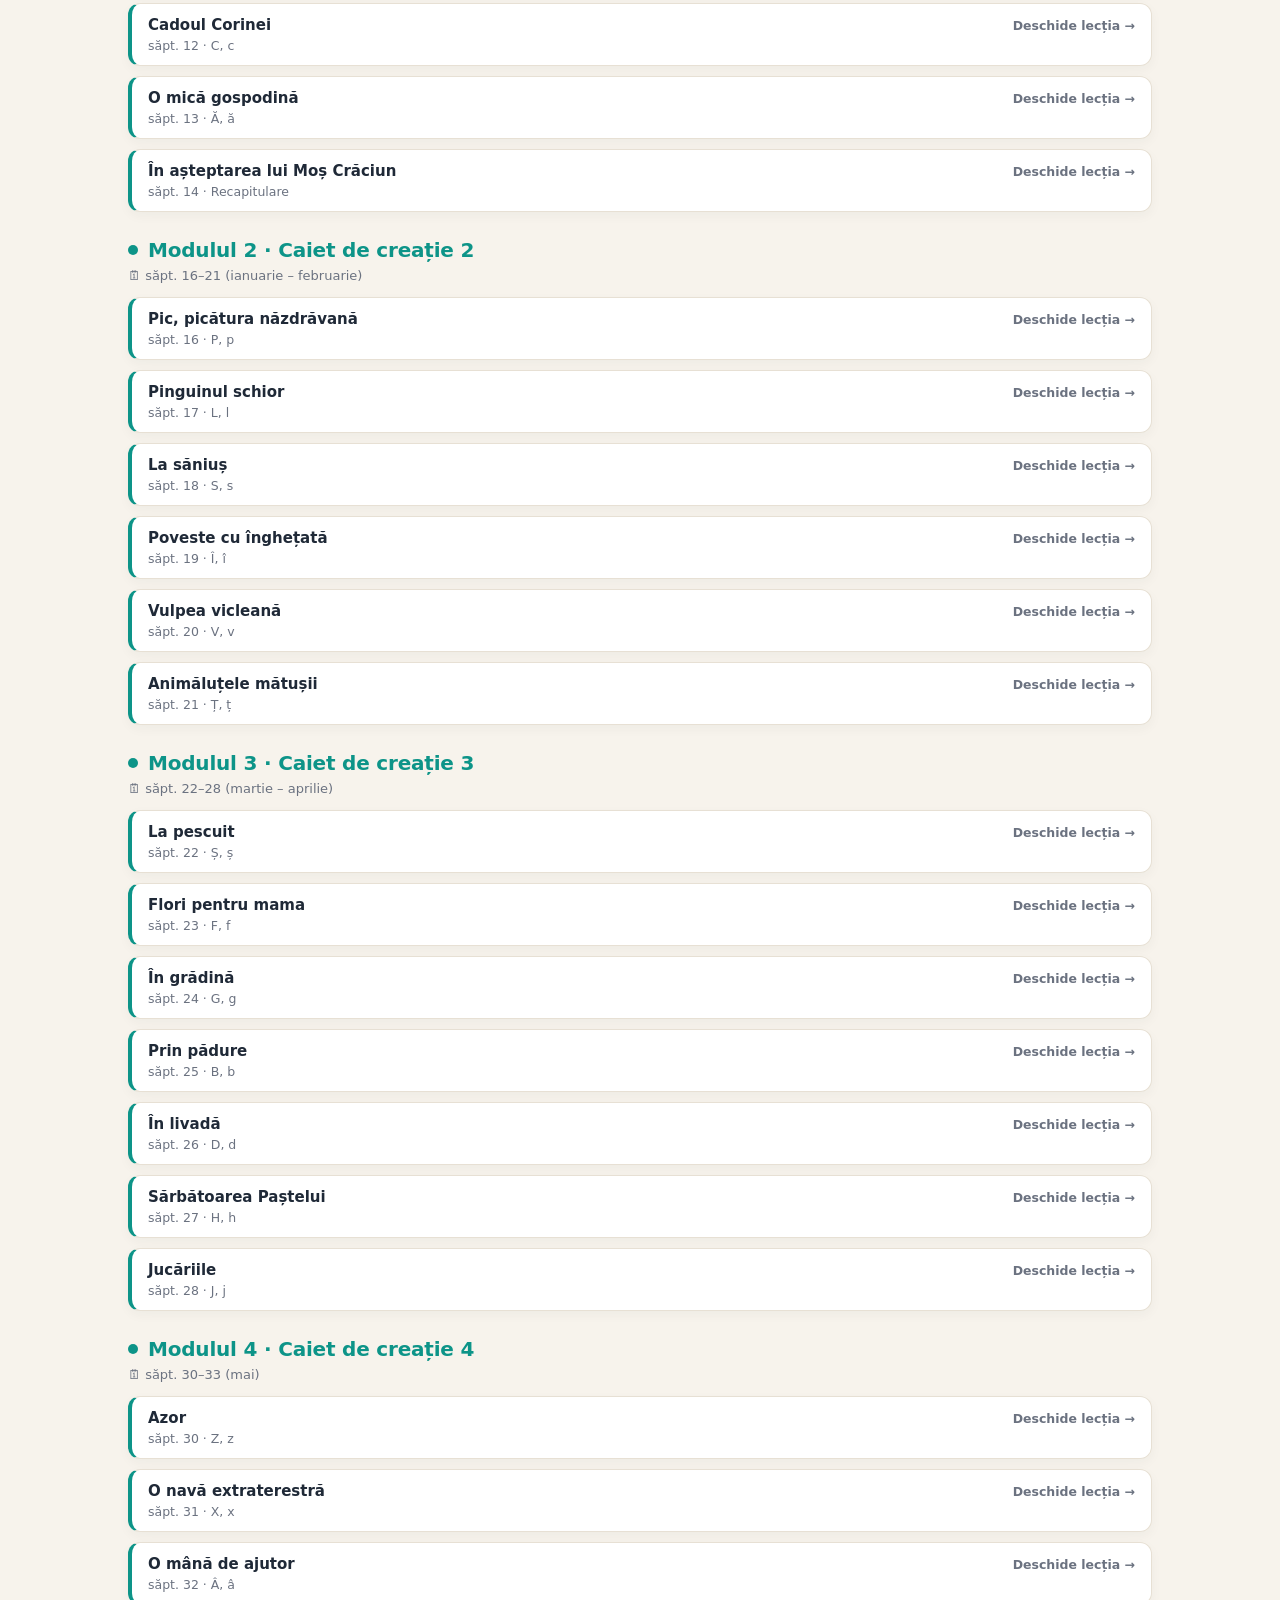
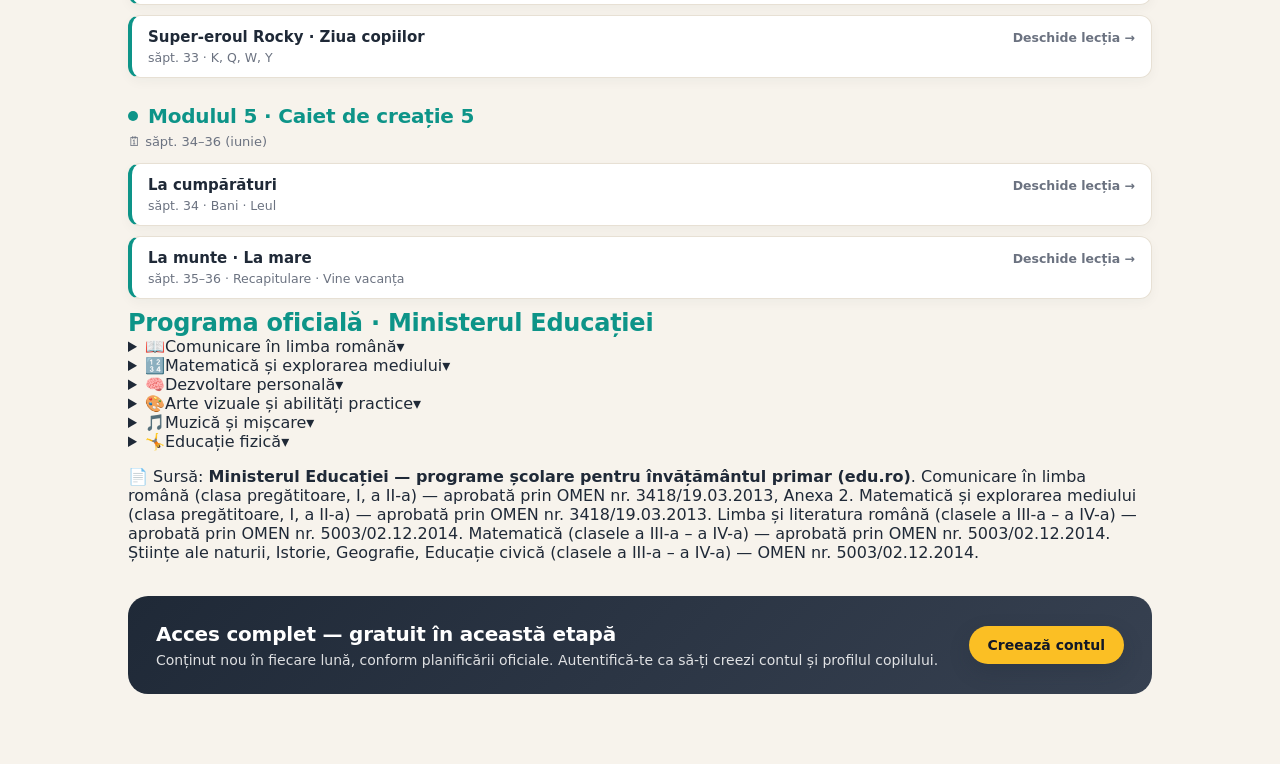
==== commit f6f3277a: "Adaug programă oficială (Ministerul Educației) pe pagina de clasă" ====
--- a/clasa.html
+++ b/clasa.html
@@ -10,7 +10,7 @@
   <link rel="stylesheet" href="css/style.css" />
 </head>
 <body>
-  <div class="demo-ribbon">🚧 <b>Prototip demonstrativ</b> — structura este exemplu; se înlocuiește cu planificarea oficială a Ministerului Educației.</div>
+  <div class="demo-ribbon">✅ <b>Conținut aliniat programei oficiale</b> — Ministerul Educației (competențe + conținuturi), pentru orientarea părintelui.</div>
 
   <div class="site-clasa">
     <header class="topbar">
@@ -35,13 +35,15 @@
       <div class="chips" id="chips"></div>
 
       <div class="note-demo">
-        <b>Despre această pagină:</b> vezi mai jos <b>planificarea calendaristică reală</b> a anului școlar
-        <b>2026–2027</b>, așa cum este publicată de Editura EDU. Anul este împărțit în <b>5 module</b>, iar în
-        fiecare modul copilul parcurge noi unități tematice / unități de învățare. Aducem <b>conținut nou în
-        fiecare lună</b>, aliniat exact la această planificare — ca să știi mereu ce se face la școală.
+        <b>Despre această pagină:</b> mai jos vezi <b>structura anului școlar 2026–2027</b> (împărțit în <b>5 module</b>),
+        urmată de <b>programa oficială</b> a Ministerului Educației — competențele și conținuturile pe care copilul
+        le parcurge în această clasă, disciplină cu disciplină. Aducem <b>conținut nou în fiecare lună</b>, aliniat
+        la această programă — ca să știi mereu ce se face la școală și cum îl poți ajuta acasă.
       </div>
 
       <div class="semestre" id="semestre"></div>
+
+      <div class="programa" id="programa"></div>
 
       <div class="subscribe-bar">
         <div>
@@ -54,6 +56,7 @@
   </div>
 
   <script src="js/data.js"></script>
+  <script src="js/programa.js"></script>
   <script src="js/clasa.js"></script>
 </body>
 </html>
--- a/css/style.css
+++ b/css/style.css
@@ -611,3 +611,178 @@
   .child-card { flex-direction: column; text-align: center; padding: 20px; }
   .child-meta { text-align: center; }
 }
+
+/* ============================================================
+   ETAPE MASCOTĂ (progres)
+   ============================================================ */
+.stage-name { display: inline-block; font-weight: 800; color: var(--ink); }
+.stage-next { color: var(--muted); }
+.egg-bar-wrap {
+  height: 9px; background: var(--line); border-radius: 99px;
+  max-width: 360px; margin: 12px auto 0; overflow: hidden;
+}
+.egg-bar {
+  height: 100%; background: linear-gradient(90deg, #fbbf24, #f59e0b);
+  border-radius: 99px; transition: width .5s var(--ease);
+}
+
+/* ============================================================
+   LECȚII CLICKABILE (pagina de clasă)
+   ============================================================ */
+.theme-link { cursor: pointer; transition: transform .15s var(--ease), box-shadow .15s var(--ease); }
+.theme-link:hover { transform: translateY(-2px); box-shadow: 0 8px 20px rgba(31,41,55,0.10); }
+.theme-link .theme-open {
+  margin-left: auto; font-size: 12.5px; font-weight: 700;
+  color: var(--muted); white-space: nowrap; transition: color .15s;
+}
+.theme-link:hover .theme-open { color: var(--ink); }
+
+/* ============================================================
+   PAGINA DE LECȚIE
+   ============================================================ */
+.site-lectie { min-height: 100vh; display: flex; flex-direction: column; }
+
+.l-hero {
+  padding: 22px 24px 26px; display: flex; align-items: center; gap: 18px; color: #fff;
+}
+.l-hero .l-emoji { font-size: 54px; line-height: 1; }
+.l-hero h1 { font-size: clamp(23px, 3.6vw, 40px); }
+.l-hero p { margin: 6px 0 0; opacity: 0.92; font-size: 14.5px; }
+.l-points {
+  margin-left: auto; background: rgba(255,255,255,0.18); border: 1px solid rgba(255,255,255,0.35);
+  font-family: var(--font-title); font-weight: 800; font-size: 16px;
+  border-radius: 999px; padding: 8px 16px; white-space: nowrap;
+}
+
+.lectie-wrap { padding: 10px 24px 90px; max-width: 860px; width: 100%; margin: 0 auto; }
+
+.block {
+  background: #fff; border: 1px solid var(--line); border-radius: var(--radius);
+  padding: 22px 24px; margin-top: 18px; box-shadow: 0 6px 20px rgba(31,41,55,0.05);
+}
+.block h2 { font-size: 20px; }
+
+/* Timer */
+.timer-head { display: flex; align-items: center; justify-content: space-between; flex-wrap: wrap; gap: 12px; }
+.timer-pill {
+  font-family: var(--font-title); font-weight: 900; font-size: 34px;
+  letter-spacing: 1px; font-variant-numeric: tabular-nums; color: var(--ink);
+}
+.timer-controls { display: flex; gap: 10px; margin: 14px 0 10px; }
+.timer-hint { color: var(--muted); font-size: 13px; margin: 0; line-height: 1.5; }
+
+/* Activitate */
+.act-block h2 { margin-bottom: 4px; }
+.act-sub { color: var(--muted); font-size: 14px; margin: 0 0 16px; }
+
+.letter-big {
+  text-align: center; margin: 6px 0 18px;
+  font-family: var(--font-title); font-weight: 900; font-size: 84px; line-height: 1;
+}
+.letter-big .letter-low { color: var(--muted); font-size: 46px; margin-left: 10px; }
+
+.word-grid { display: grid; grid-template-columns: repeat(3, 1fr); gap: 12px; }
+.word-card {
+  display: flex; flex-direction: column; align-items: center; gap: 8px;
+  background: #faf8f3; border: 2px solid var(--line); border-radius: 16px;
+  padding: 16px 10px; font-family: var(--font-body); transition: transform .15s var(--ease), border-color .15s;
+}
+.word-card:hover { transform: translateY(-2px); }
+.word-card .wc-emoji { font-size: 34px; }
+.word-card .wc-word { font-weight: 700; font-size: 15px; color: var(--ink); }
+.word-card.ok { border-color: #22c55e; background: #f0fdf4; }
+.word-card.no { animation: shake .4s; border-color: #ef4444; background: #fef2f2; }
+
+.round-prompt { text-align: center; margin-bottom: 18px; }
+.emoji-count { font-size: 34px; line-height: 1.4; word-break: break-word; }
+.emoji-count span { margin: 0 3px; }
+.round-prompt p { color: var(--muted); font-size: 15px; margin: 6px 0 0; }
+.flash-q { font-family: var(--font-title); font-weight: 800; font-size: 40px; }
+.flash-q b { color: #4f46e5; }
+
+.options-grid { display: grid; grid-template-columns: 1fr 1fr; gap: 10px; margin-top: 16px; }
+.opt {
+  display: flex; align-items: center; gap: 10px; text-align: left;
+  background: #faf8f3; border: 2px solid var(--line); border-radius: 14px;
+  padding: 14px 16px; font-size: 16px; font-weight: 600; font-family: var(--font-body);
+  transition: border-color .12s, background .12s, transform .12s;
+}
+.opt:hover { transform: translateY(-1px); border-color: #d8cfc0; }
+.opt .opt-key {
+  display: inline-grid; place-items: center; width: 26px; height: 26px;
+  border-radius: 8px; background: #efe9de; font-weight: 800; font-size: 13px; color: var(--muted); flex: none;
+}
+.opt:disabled { cursor: default; opacity: 1; }
+.opt.ok { border-color: #22c55e; background: #f0fdf4; }
+.opt.ok .opt-key { background: #22c55e; color: #fff; }
+.opt.no { border-color: #ef4444; background: #fef2f2; }
+.opt.no .opt-key { background: #ef4444; color: #fff; }
+
+@keyframes shake {
+  0%, 100% { transform: translateX(0); }
+  25% { transform: translateX(-6px); }
+  50% { transform: translateX(6px); }
+  75% { transform: translateX(-4px); }
+}
+
+.act-done { text-align: center; padding: 20px 0 6px; }
+.done-emoji { font-size: 54px; }
+.act-done p { color: var(--muted); font-size: 15px; line-height: 1.6; }
+
+/* Indicații părinți */
+.tips { background: #fffbeb; border: 1px solid #fde68a; border-radius: 16px; padding: 0 18px; }
+.tips summary {
+  list-style: none; cursor: pointer; padding: 18px 0; font-size: 15px;
+  display: flex; align-items: center; gap: 8px;
+}
+.tips summary::-webkit-details-marker { display: none; }
+.tips summary .chev { margin-left: auto; transition: transform .3s var(--ease); }
+.tips[open] summary .chev { transform: rotate(180deg); }
+.tips ul { margin: 0; padding: 0 0 18px; list-style: none; display: grid; gap: 10px; }
+.tips li {
+  position: relative; padding-left: 24px; color: #78350f; font-size: 14px; line-height: 1.55;
+}
+.tips li::before { content: "🌱"; position: absolute; left: 0; top: 1px; }
+
+/* Quiz */
+.quiz-head { display: flex; align-items: flex-end; justify-content: space-between; flex-wrap: wrap; gap: 8px; margin-bottom: 16px; }
+.quiz-head h2 { font-size: 20px; }
+.quiz-rule { font-size: 12.5px; color: var(--muted); }
+
+.q-progress { margin-bottom: 16px; }
+.q-bar { display: flex; gap: 5px; }
+.q-bar span { flex: 1; height: 6px; border-radius: 99px; background: var(--line); transition: background .2s; }
+.q-bar span.done { background: #22c55e; }
+.q-bar span.cur { background: #fbbf24; }
+
+.q-card { min-height: 120px; }
+.q-title { font-size: 18px; font-weight: 700; line-height: 1.5; margin-bottom: 6px; }
+.q-title .q-num { color: var(--muted); font-weight: 700; font-size: 13px; }
+.q-feedback { margin-top: 14px; min-height: 24px; }
+.fb { font-size: 14.5px; font-weight: 700; }
+.ok-fb { color: #166534; }
+.no-fb { color: #991b1b; }
+.q-next { margin-top: 8px; }
+.q-again { margin-top: 14px; }
+
+.q-result { text-align: center; padding: 10px 0 4px; }
+.res-emoji { font-size: 60px; }
+.q-result h3 { font-size: 24px; margin: 8px 0 6px; }
+.q-result p { color: var(--muted); font-size: 15px; margin: 0; }
+.res-points {
+  margin-top: 12px !important; font-weight: 800; color: #7c2d12 !important;
+  background: #fff7ed; border: 1px solid #fdba74; border-radius: 12px;
+  padding: 10px 14px; display: inline-block;
+}
+
+/* Responsive lecție */
+@media (max-width: 560px) {
+  .lectie-wrap { padding: 8px 14px 70px; }
+  .word-grid { grid-template-columns: repeat(2, 1fr); }
+  .options-grid { grid-template-columns: 1fr; }
+  .l-hero { flex-wrap: wrap; }
+  .l-points { margin-left: 0; }
+  .timer-pill { font-size: 28px; }
+  .letter-big { font-size: 64px; }
+  .flash-q { font-size: 32px; }
+}
